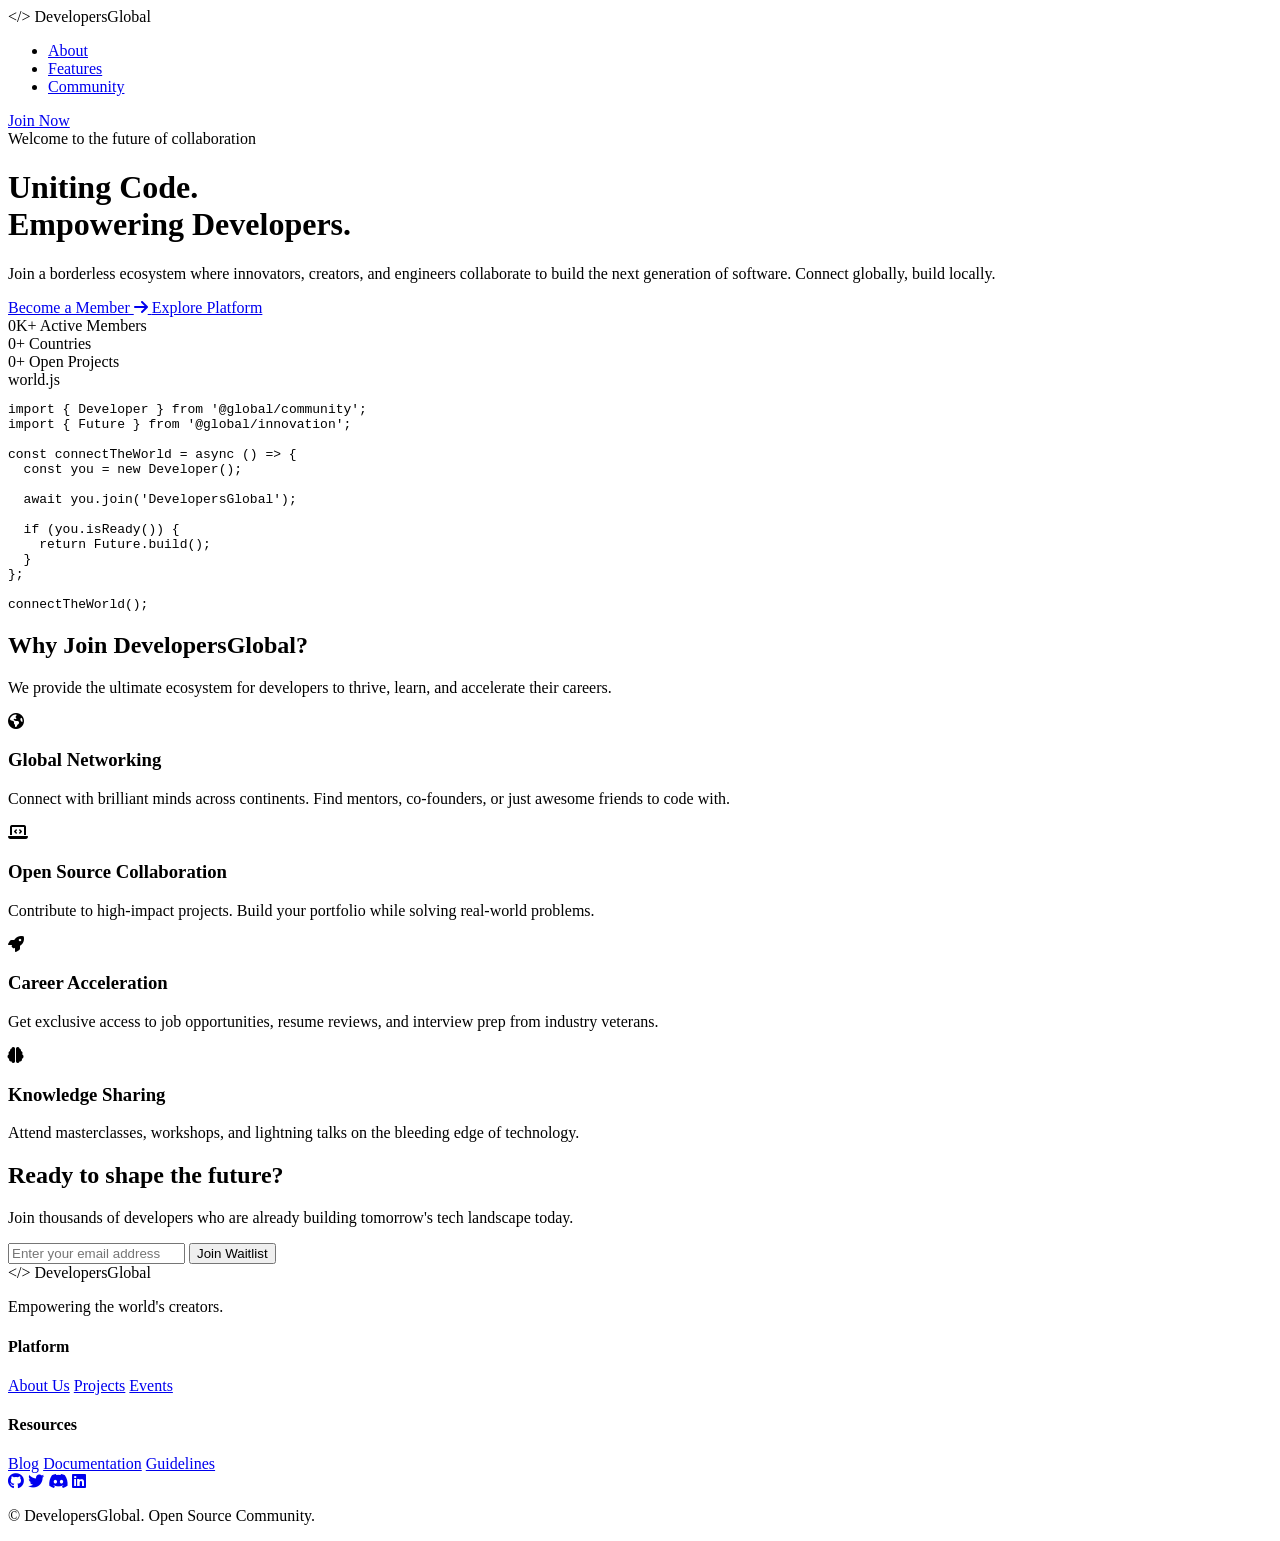
==== index.html @ 984010e7 "Add files via upload" ====
<!DOCTYPE html>
<html lang="en">
<head>
    <meta charset="UTF-8">
    <meta name="viewport" content="width=device-width, initial-scale=1.0">
    <meta name="description" content="Developers Global - Uniting developers worldwide. Join our global community to learn, collaborate, and build the future together.">
    <title>Developers Global</title>
    <link rel="preconnect" href="https://fonts.googleapis.com">
    <link rel="preconnect" href="https://fonts.gstatic.com" crossorigin>
    <link href="https://fonts.googleapis.com/css2?family=Inter:wght@300;400;600;800&family=Outfit:wght@400;700;900&display=swap" rel="stylesheet">
    <link rel="stylesheet" href="style.css">
    <!-- Font Awesome for icons -->
    <link rel="stylesheet" href="https://cdnjs.cloudflare.com/ajax/libs/font-awesome/6.4.0/css/all.min.css">
</head>
<body>
    <!-- Background Elements -->
    <div class="bg-mesh"></div>
    <div class="glow-orb orb-1"></div>
    <div class="glow-orb orb-2"></div>
    <div class="glow-orb orb-3"></div>

    <!-- Navigation -->
    <nav class="navbar">
        <div class="logo">
            <span class="logo-icon">&lt;/&gt;</span>
            <span class="logo-text">Developers<span class="highlight">Global</span></span>
        </div>
        <ul class="nav-links">
            <li><a href="#about">About</a></li>
            <li><a href="#features">Features</a></li>
            <li><a href="#community">Community</a></li>
        </ul>
        <a href="#join" class="btn btn-primary nav-btn">Join Now</a>
    </nav>

    <!-- Hero Section -->
    <header class="hero">
        <div class="container hero-content">
            <div class="badge">
                <span class="pulse-dot"></span> Welcome to the future of collaboration
            </div>
            <h1 class="hero-title">
                Uniting Code.<br>
                Empowering <span class="gradient-text">Developers.</span>
            </h1>
            <p class="hero-subtitle">
                Join a borderless ecosystem where innovators, creators, and engineers collaborate to build the next generation of software. Connect globally, build locally.
            </p>
            <div class="hero-actions">
                <a href="#join" class="btn btn-primary btn-lg">
                    Become a Member <i class="fas fa-arrow-right"></i>
                </a>
                <a href="#about" class="btn btn-secondary btn-lg">
                    Explore Platform
                </a>
            </div>
            
            <div class="hero-stats">
                <div class="stat-item">
                    <span class="stat-number" data-target="10">0</span><span class="stat-suffix">K+</span>
                    <span class="stat-label">Active Members</span>
                </div>
                <div class="stat-item">
                    <span class="stat-number" data-target="150">0</span><span class="stat-suffix">+</span>
                    <span class="stat-label">Countries</span>
                </div>
                <div class="stat-item">
                    <span class="stat-number" data-target="500">0</span><span class="stat-suffix">+</span>
                    <span class="stat-label">Open Projects</span>
                </div>
            </div>
        </div>
        
        <!-- Code Window Decoration -->
        <div class="hero-visual">
            <div class="code-window">
                <div class="window-header">
                    <div class="dots">
                        <span></span><span></span><span></span>
                    </div>
                    <div class="window-title">world.js</div>
                </div>
                <div class="window-body">
                    <pre><code><span class="keyword">import</span> { Developer } <span class="keyword">from</span> <span class="string">'@global/community'</span>;
<span class="keyword">import</span> { Future } <span class="keyword">from</span> <span class="string">'@global/innovation'</span>;

<span class="keyword">const</span> connectTheWorld = <span class="keyword">async</span> () => {
  <span class="keyword">const</span> you = <span class="keyword">new</span> Developer();
  
  <span class="keyword">await</span> you.join(<span class="string">'DevelopersGlobal'</span>);
  
  <span class="keyword">if</span> (you.isReady()) {
    <span class="keyword">return</span> Future.build();
  }
};

connectTheWorld();</code></pre>
                </div>
            </div>
        </div>
    </header>

    <!-- Features Section -->
    <section id="features" class="features">
        <div class="container">
            <div class="section-header">
                <h2>Why Join <span class="highlight">DevelopersGlobal</span>?</h2>
                <p>We provide the ultimate ecosystem for developers to thrive, learn, and accelerate their careers.</p>
            </div>
            
            <div class="feature-grid">
                <div class="feature-card glass-card">
                    <div class="feature-icon"><i class="fas fa-globe-americas"></i></div>
                    <h3>Global Networking</h3>
                    <p>Connect with brilliant minds across continents. Find mentors, co-founders, or just awesome friends to code with.</p>
                </div>
                <div class="feature-card glass-card">
                    <div class="feature-icon"><i class="fas fa-laptop-code"></i></div>
                    <h3>Open Source Collaboration</h3>
                    <p>Contribute to high-impact projects. Build your portfolio while solving real-world problems.</p>
                </div>
                <div class="feature-card glass-card">
                    <div class="feature-icon"><i class="fas fa-rocket"></i></div>
                    <h3>Career Acceleration</h3>
                    <p>Get exclusive access to job opportunities, resume reviews, and interview prep from industry veterans.</p>
                </div>
                <div class="feature-card glass-card">
                    <div class="feature-icon"><i class="fas fa-brain"></i></div>
                    <h3>Knowledge Sharing</h3>
                    <p>Attend masterclasses, workshops, and lightning talks on the bleeding edge of technology.</p>
                </div>
            </div>
        </div>
    </section>

    <!-- CTA Section -->
    <section id="join" class="cta-section">
        <div class="container">
            <div class="cta-box glass-card">
                <h2>Ready to shape the future?</h2>
                <p>Join thousands of developers who are already building tomorrow's tech landscape today.</p>
                <form class="join-form" onsubmit="event.preventDefault(); alert('Welcome to DevelopersGlobal! (This is a demo)');">
                    <input type="email" placeholder="Enter your email address" required>
                    <button type="submit" class="btn btn-primary">Join Waitlist</button>
                </form>
            </div>
        </div>
    </section>

    <!-- Footer -->
    <footer>
        <div class="container footer-content">
            <div class="footer-brand">
                <div class="logo">
                    <span class="logo-icon">&lt;/&gt;</span>
                    <span class="logo-text">Developers<span class="highlight">Global</span></span>
                </div>
                <p>Empowering the world's creators.</p>
            </div>
            <div class="footer-links">
                <div class="link-group">
                    <h4>Platform</h4>
                    <a href="#">About Us</a>
                    <a href="#">Projects</a>
                    <a href="#">Events</a>
                </div>
                <div class="link-group">
                    <h4>Resources</h4>
                    <a href="#">Blog</a>
                    <a href="#">Documentation</a>
                    <a href="#">Guidelines</a>
                </div>
            </div>
            <div class="social-links">
                <a href="#"><i class="fab fa-github"></i></a>
                <a href="#"><i class="fab fa-twitter"></i></a>
                <a href="#"><i class="fab fa-discord"></i></a>
                <a href="#"><i class="fab fa-linkedin"></i></a>
            </div>
        </div>
        <div class="footer-bottom">
            <p>&copy; <span id="year"></span> DevelopersGlobal. Open Source Community.</p>
        </div>
    </footer>

    <script src="script.js"></script>
</body>
</html>
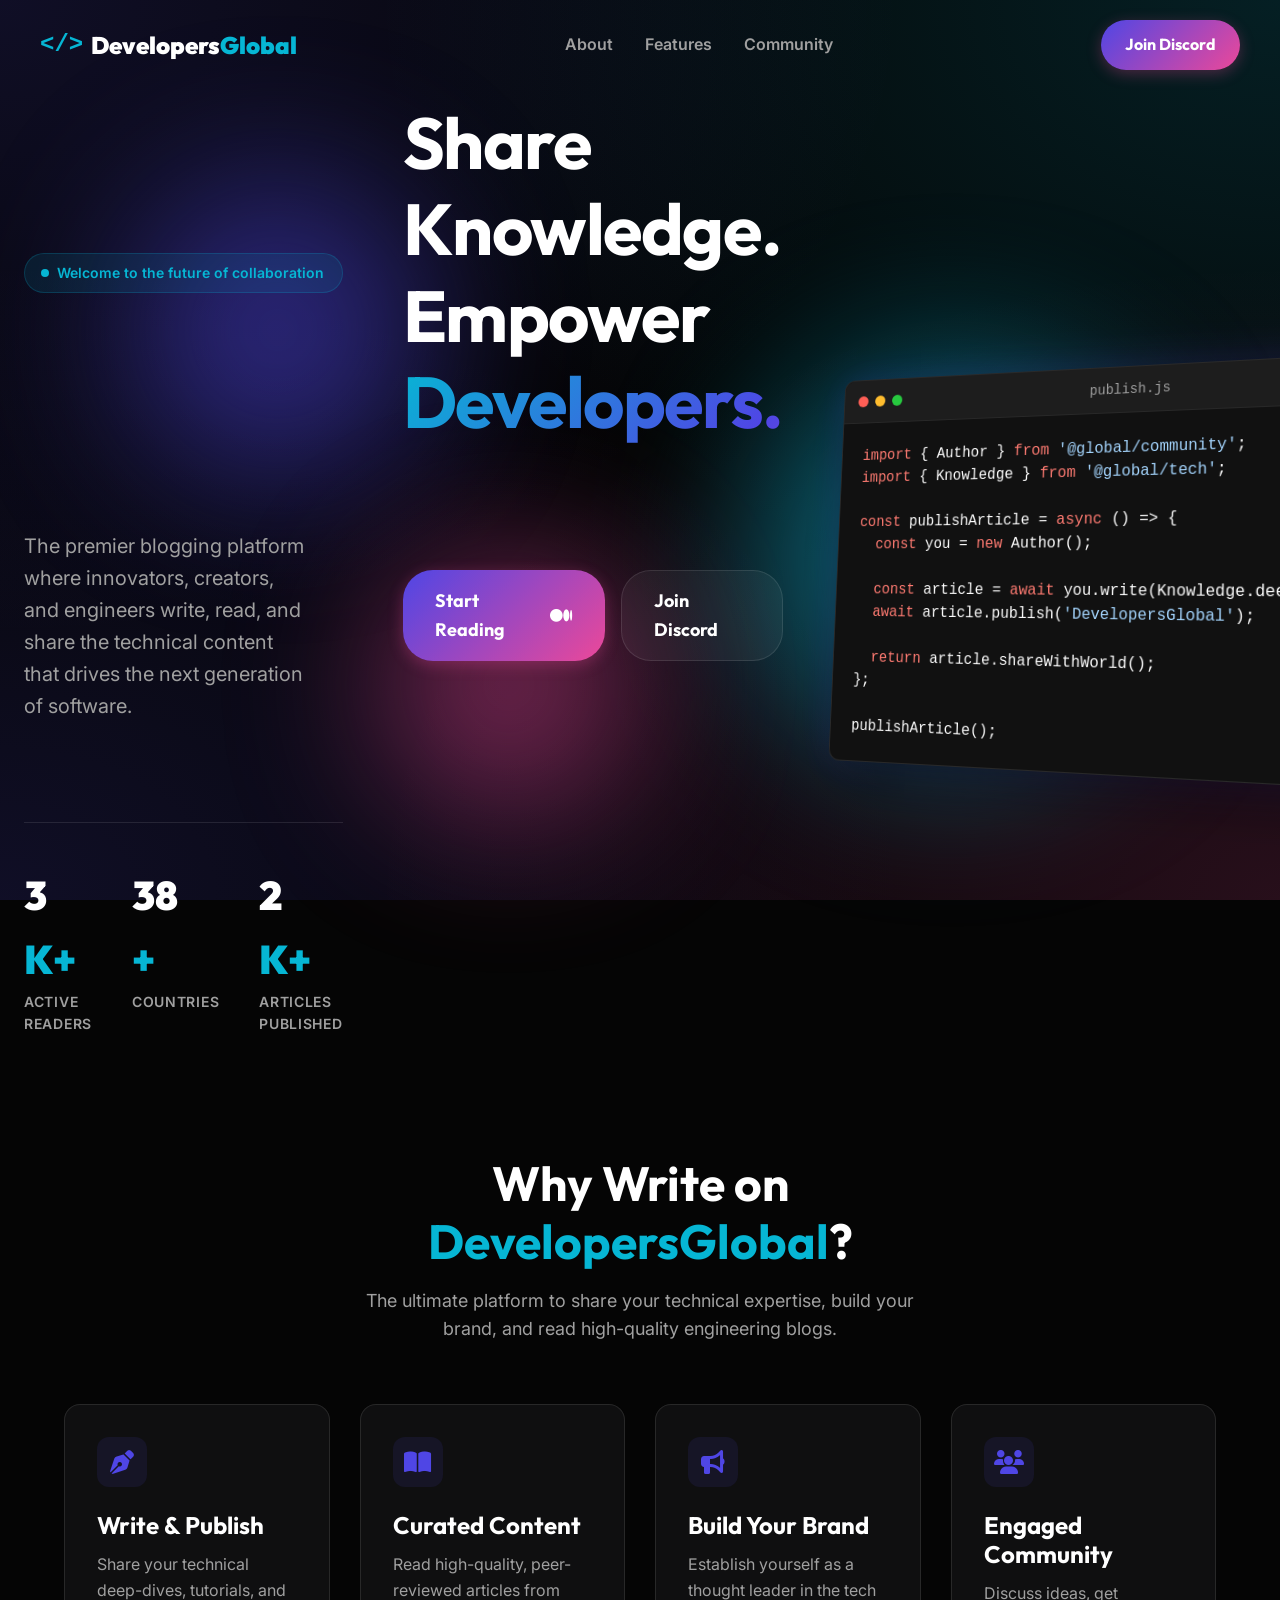
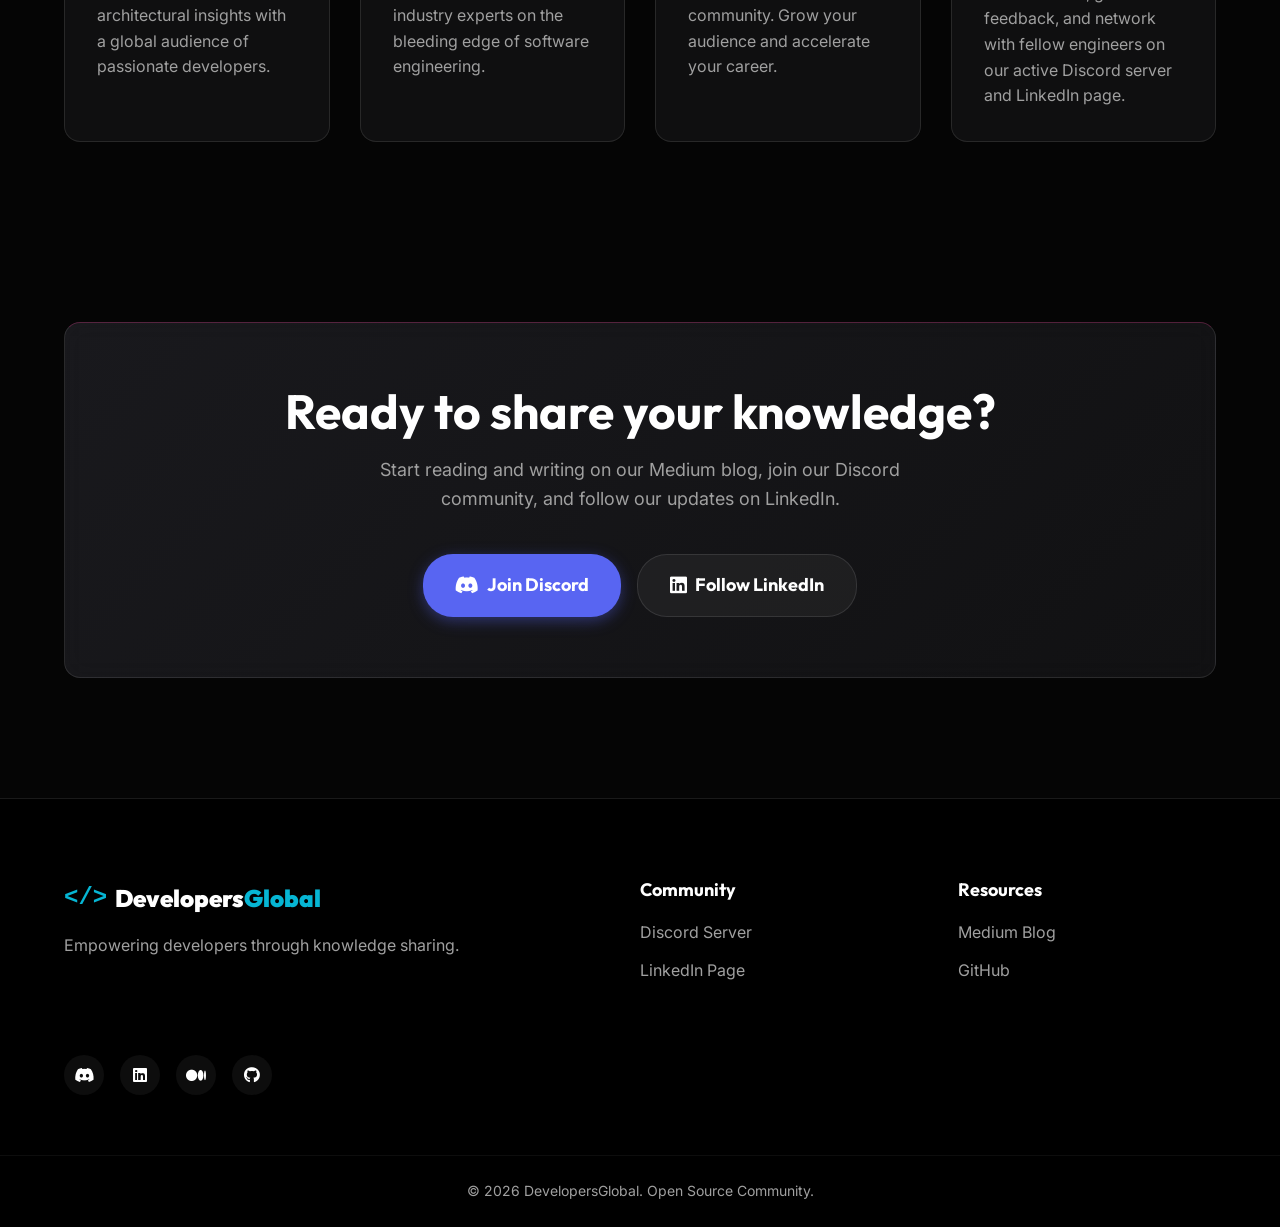
==== commit 0312c27e: "feat: developers global landing page" ====
--- a/index.html
+++ b/index.html
@@ -3,7 +3,7 @@
 <head>
     <meta charset="UTF-8">
     <meta name="viewport" content="width=device-width, initial-scale=1.0">
-    <meta name="description" content="Developers Global - Uniting developers worldwide. Join our global community to learn, collaborate, and build the future together.">
+    <meta name="description" content="Developers Global - The premier blogging platform for developers worldwide. Share knowledge, write articles, and build the future together.">
     <title>Developers Global</title>
     <link rel="preconnect" href="https://fonts.googleapis.com">
     <link rel="preconnect" href="https://fonts.gstatic.com" crossorigin>
@@ -30,7 +30,7 @@
             <li><a href="#features">Features</a></li>
             <li><a href="#community">Community</a></li>
         </ul>
-        <a href="#join" class="btn btn-primary nav-btn">Join Now</a>
+        <a href="https://discord.gg/Yn9g6KuWyA" target="_blank" rel="noopener noreferrer" class="btn btn-primary nav-btn">Join Discord</a>
     </nav>
 
     <!-- Hero Section -->
@@ -40,33 +40,33 @@
                 <span class="pulse-dot"></span> Welcome to the future of collaboration
             </div>
             <h1 class="hero-title">
-                Uniting Code.<br>
-                Empowering <span class="gradient-text">Developers.</span>
+                Share Knowledge.<br>
+                Empower <span class="gradient-text">Developers.</span>
             </h1>
             <p class="hero-subtitle">
-                Join a borderless ecosystem where innovators, creators, and engineers collaborate to build the next generation of software. Connect globally, build locally.
+                The premier blogging platform where innovators, creators, and engineers write, read, and share the technical content that drives the next generation of software.
             </p>
             <div class="hero-actions">
-                <a href="#join" class="btn btn-primary btn-lg">
-                    Become a Member <i class="fas fa-arrow-right"></i>
+                <a href="https://medium.com/developersglobal" target="_blank" rel="noopener noreferrer" class="btn btn-primary btn-lg">
+                    Start Reading <i class="fab fa-medium"></i>
                 </a>
-                <a href="#about" class="btn btn-secondary btn-lg">
-                    Explore Platform
+                <a href="https://discord.gg/Yn9g6KuWyA" target="_blank" rel="noopener noreferrer" class="btn btn-secondary btn-lg">
+                    Join Discord
                 </a>
             </div>
             
             <div class="hero-stats">
                 <div class="stat-item">
                     <span class="stat-number" data-target="10">0</span><span class="stat-suffix">K+</span>
-                    <span class="stat-label">Active Members</span>
+                    <span class="stat-label">Active Readers</span>
                 </div>
                 <div class="stat-item">
                     <span class="stat-number" data-target="150">0</span><span class="stat-suffix">+</span>
                     <span class="stat-label">Countries</span>
                 </div>
                 <div class="stat-item">
-                    <span class="stat-number" data-target="500">0</span><span class="stat-suffix">+</span>
-                    <span class="stat-label">Open Projects</span>
+                    <span class="stat-number" data-target="5">0</span><span class="stat-suffix">K+</span>
+                    <span class="stat-label">Articles Published</span>
                 </div>
             </div>
         </div>
@@ -78,23 +78,22 @@
                     <div class="dots">
                         <span></span><span></span><span></span>
                     </div>
-                    <div class="window-title">world.js</div>
+                    <div class="window-title">publish.js</div>
                 </div>
                 <div class="window-body">
-                    <pre><code><span class="keyword">import</span> { Developer } <span class="keyword">from</span> <span class="string">'@global/community'</span>;
-<span class="keyword">import</span> { Future } <span class="keyword">from</span> <span class="string">'@global/innovation'</span>;
+                    <pre><code><span class="keyword">import</span> { Author } <span class="keyword">from</span> <span class="string">'@global/community'</span>;
+<span class="keyword">import</span> { Knowledge } <span class="keyword">from</span> <span class="string">'@global/tech'</span>;
 
-<span class="keyword">const</span> connectTheWorld = <span class="keyword">async</span> () => {
-  <span class="keyword">const</span> you = <span class="keyword">new</span> Developer();
+<span class="keyword">const</span> publishArticle = <span class="keyword">async</span> () => {
+  <span class="keyword">const</span> you = <span class="keyword">new</span> Author();
   
-  <span class="keyword">await</span> you.join(<span class="string">'DevelopersGlobal'</span>);
+  <span class="keyword">const</span> article = <span class="keyword">await</span> you.write(Knowledge.deepDive());
+  <span class="keyword">await</span> article.publish(<span class="string">'DevelopersGlobal'</span>);
   
-  <span class="keyword">if</span> (you.isReady()) {
-    <span class="keyword">return</span> Future.build();
-  }
+  <span class="keyword">return</span> article.shareWithWorld();
 };
 
-connectTheWorld();</code></pre>
+publishArticle();</code></pre>
                 </div>
             </div>
         </div>
@@ -104,30 +103,30 @@
     <section id="features" class="features">
         <div class="container">
             <div class="section-header">
-                <h2>Why Join <span class="highlight">DevelopersGlobal</span>?</h2>
-                <p>We provide the ultimate ecosystem for developers to thrive, learn, and accelerate their careers.</p>
+                <h2>Why Write on <span class="highlight">DevelopersGlobal</span>?</h2>
+                <p>The ultimate platform to share your technical expertise, build your brand, and read high-quality engineering blogs.</p>
             </div>
             
             <div class="feature-grid">
                 <div class="feature-card glass-card">
-                    <div class="feature-icon"><i class="fas fa-globe-americas"></i></div>
-                    <h3>Global Networking</h3>
-                    <p>Connect with brilliant minds across continents. Find mentors, co-founders, or just awesome friends to code with.</p>
+                    <div class="feature-icon"><i class="fas fa-pen-nib"></i></div>
+                    <h3>Write & Publish</h3>
+                    <p>Share your technical deep-dives, tutorials, and architectural insights with a global audience of passionate developers.</p>
                 </div>
                 <div class="feature-card glass-card">
-                    <div class="feature-icon"><i class="fas fa-laptop-code"></i></div>
-                    <h3>Open Source Collaboration</h3>
-                    <p>Contribute to high-impact projects. Build your portfolio while solving real-world problems.</p>
+                    <div class="feature-icon"><i class="fas fa-book-open"></i></div>
+                    <h3>Curated Content</h3>
+                    <p>Read high-quality, peer-reviewed articles from industry experts on the bleeding edge of software engineering.</p>
                 </div>
                 <div class="feature-card glass-card">
-                    <div class="feature-icon"><i class="fas fa-rocket"></i></div>
-                    <h3>Career Acceleration</h3>
-                    <p>Get exclusive access to job opportunities, resume reviews, and interview prep from industry veterans.</p>
+                    <div class="feature-icon"><i class="fas fa-bullhorn"></i></div>
+                    <h3>Build Your Brand</h3>
+                    <p>Establish yourself as a thought leader in the tech community. Grow your audience and accelerate your career.</p>
                 </div>
                 <div class="feature-card glass-card">
-                    <div class="feature-icon"><i class="fas fa-brain"></i></div>
-                    <h3>Knowledge Sharing</h3>
-                    <p>Attend masterclasses, workshops, and lightning talks on the bleeding edge of technology.</p>
+                    <div class="feature-icon"><i class="fas fa-users"></i></div>
+                    <h3>Engaged Community</h3>
+                    <p>Discuss ideas, get feedback, and network with fellow engineers on our active Discord server and LinkedIn page.</p>
                 </div>
             </div>
         </div>
@@ -137,12 +136,16 @@
     <section id="join" class="cta-section">
         <div class="container">
             <div class="cta-box glass-card">
-                <h2>Ready to shape the future?</h2>
-                <p>Join thousands of developers who are already building tomorrow's tech landscape today.</p>
-                <form class="join-form" onsubmit="event.preventDefault(); alert('Welcome to DevelopersGlobal! (This is a demo)');">
-                    <input type="email" placeholder="Enter your email address" required>
-                    <button type="submit" class="btn btn-primary">Join Waitlist</button>
-                </form>
+                <h2>Ready to share your knowledge?</h2>
+                <p>Start reading and writing on our Medium blog, join our Discord community, and follow our updates on LinkedIn.</p>
+                <div style="display: flex; gap: 16px; justify-content: center; flex-wrap: wrap; margin-top: 30px;">
+                    <a href="https://discord.gg/Yn9g6KuWyA" target="_blank" rel="noopener noreferrer" class="btn btn-primary btn-lg" style="background: #5865F2; box-shadow: 0 4px 15px rgba(88, 101, 242, 0.4);">
+                        <i class="fab fa-discord" style="font-size: 1.2rem;"></i> Join Discord
+                    </a>
+                    <a href="https://www.linkedin.com/company/developersglobal/" target="_blank" rel="noopener noreferrer" class="btn btn-secondary btn-lg">
+                        <i class="fab fa-linkedin" style="font-size: 1.2rem;"></i> Follow LinkedIn
+                    </a>
+                </div>
             </div>
         </div>
     </section>
@@ -155,27 +158,25 @@
                     <span class="logo-icon">&lt;/&gt;</span>
                     <span class="logo-text">Developers<span class="highlight">Global</span></span>
                 </div>
-                <p>Empowering the world's creators.</p>
+                <p>Empowering developers through knowledge sharing.</p>
             </div>
             <div class="footer-links">
                 <div class="link-group">
-                    <h4>Platform</h4>
-                    <a href="#">About Us</a>
-                    <a href="#">Projects</a>
-                    <a href="#">Events</a>
+                    <h4>Community</h4>
+                    <a href="https://discord.gg/Yn9g6KuWyA" target="_blank" rel="noopener noreferrer">Discord Server</a>
+                    <a href="https://www.linkedin.com/company/developersglobal/" target="_blank" rel="noopener noreferrer">LinkedIn Page</a>
                 </div>
                 <div class="link-group">
                     <h4>Resources</h4>
-                    <a href="#">Blog</a>
-                    <a href="#">Documentation</a>
-                    <a href="#">Guidelines</a>
+                    <a href="https://medium.com/developersglobal" target="_blank" rel="noopener noreferrer">Medium Blog</a>
+                    <a href="https://github.com/DevelopersGlobal" target="_blank" rel="noopener noreferrer">GitHub</a>
                 </div>
             </div>
             <div class="social-links">
-                <a href="#"><i class="fab fa-github"></i></a>
-                <a href="#"><i class="fab fa-twitter"></i></a>
-                <a href="#"><i class="fab fa-discord"></i></a>
-                <a href="#"><i class="fab fa-linkedin"></i></a>
+                <a href="https://discord.gg/Yn9g6KuWyA" target="_blank" rel="noopener noreferrer"><i class="fab fa-discord"></i></a>
+                <a href="https://www.linkedin.com/company/developersglobal/" target="_blank" rel="noopener noreferrer"><i class="fab fa-linkedin"></i></a>
+                <a href="https://medium.com/developersglobal" target="_blank" rel="noopener noreferrer"><i class="fab fa-medium"></i></a>
+                <a href="https://github.com/DevelopersGlobal" target="_blank" rel="noopener noreferrer"><i class="fab fa-github"></i></a>
             </div>
         </div>
         <div class="footer-bottom">
--- a/style.css
+++ b/style.css
@@ -0,0 +1,642 @@
+:root {
+    --bg-color: #050505;
+    --surface-color: rgba(20, 20, 22, 0.7);
+    --surface-color-hover: rgba(30, 30, 35, 0.8);
+    --border-color: rgba(255, 255, 255, 0.1);
+    --text-primary: #ffffff;
+    --text-secondary: #a0a0a0;
+    
+    --accent-1: #4F46E5; /* Indigo */
+    --accent-2: #EC4899; /* Pink */
+    --accent-3: #06B6D4; /* Cyan */
+    
+    --font-heading: 'Outfit', sans-serif;
+    --font-body: 'Inter', sans-serif;
+    --font-mono: 'Courier New', Courier, monospace;
+    
+    --transition: all 0.3s cubic-bezier(0.25, 0.8, 0.25, 1);
+}
+
+* {
+    margin: 0;
+    padding: 0;
+    box-sizing: border-box;
+}
+
+html {
+    scroll-behavior: smooth;
+}
+
+body {
+    font-family: var(--font-body);
+    background-color: var(--bg-color);
+    color: var(--text-primary);
+    line-height: 1.6;
+    overflow-x: hidden;
+}
+
+/* Typography */
+h1, h2, h3, h4 {
+    font-family: var(--font-heading);
+    line-height: 1.2;
+}
+
+.highlight {
+    color: var(--accent-3);
+}
+
+.gradient-text {
+    background: linear-gradient(135deg, var(--accent-3), var(--accent-1), var(--accent-2));
+    -webkit-background-clip: text;
+    -webkit-text-fill-color: transparent;
+    background-size: 200% auto;
+    animation: gradientFlow 5s ease infinite;
+}
+
+@keyframes gradientFlow {
+    0% { background-position: 0% 50%; }
+    50% { background-position: 100% 50%; }
+    100% { background-position: 0% 50%; }
+}
+
+/* Container & Utilities */
+.container {
+    max-width: 1200px;
+    margin: 0 auto;
+    padding: 0 24px;
+}
+
+.glass-card {
+    background: var(--surface-color);
+    backdrop-filter: blur(12px);
+    -webkit-backdrop-filter: blur(12px);
+    border: 1px solid var(--border-color);
+    border-radius: 16px;
+    padding: 32px;
+    transition: var(--transition);
+}
+
+.glass-card:hover {
+    background: var(--surface-color-hover);
+    transform: translateY(-5px);
+    border-color: rgba(255, 255, 255, 0.2);
+    box-shadow: 0 10px 30px -10px rgba(79, 70, 229, 0.3);
+}
+
+/* Buttons */
+.btn {
+    display: inline-flex;
+    align-items: center;
+    justify-content: center;
+    gap: 8px;
+    padding: 12px 24px;
+    border-radius: 30px;
+    font-family: var(--font-heading);
+    font-weight: 700;
+    text-decoration: none;
+    cursor: pointer;
+    transition: var(--transition);
+    border: none;
+    font-size: 1rem;
+}
+
+.btn-lg {
+    padding: 16px 32px;
+    font-size: 1.125rem;
+}
+
+.btn-primary {
+    background: linear-gradient(135deg, var(--accent-1), var(--accent-2));
+    color: white;
+    box-shadow: 0 4px 15px rgba(236, 72, 153, 0.3);
+}
+
+.btn-primary:hover {
+    transform: translateY(-2px);
+    box-shadow: 0 8px 25px rgba(236, 72, 153, 0.5);
+}
+
+.btn-secondary {
+    background: rgba(255, 255, 255, 0.05);
+    color: var(--text-primary);
+    border: 1px solid var(--border-color);
+}
+
+.btn-secondary:hover {
+    background: rgba(255, 255, 255, 0.1);
+    transform: translateY(-2px);
+}
+
+/* Background Effects */
+.bg-mesh {
+    position: fixed;
+    top: 0;
+    left: 0;
+    width: 100vw;
+    height: 100vh;
+    background-image: 
+        radial-gradient(at 0% 0%, rgba(79, 70, 229, 0.15) 0px, transparent 50%),
+        radial-gradient(at 100% 0%, rgba(6, 182, 212, 0.15) 0px, transparent 50%),
+        radial-gradient(at 100% 100%, rgba(236, 72, 153, 0.15) 0px, transparent 50%),
+        radial-gradient(at 0% 100%, rgba(79, 70, 229, 0.15) 0px, transparent 50%);
+    z-index: -2;
+    pointer-events: none;
+}
+
+.glow-orb {
+    position: absolute;
+    border-radius: 50%;
+    filter: blur(80px);
+    z-index: -1;
+    opacity: 0.5;
+    animation: float 20s infinite ease-in-out alternate;
+}
+
+.orb-1 {
+    top: 20%;
+    left: 10%;
+    width: 300px;
+    height: 300px;
+    background: var(--accent-1);
+    animation-delay: 0s;
+}
+
+.orb-2 {
+    top: 40%;
+    right: 10%;
+    width: 400px;
+    height: 400px;
+    background: var(--accent-3);
+    animation-delay: -5s;
+}
+
+.orb-3 {
+    bottom: 10%;
+    left: 30%;
+    width: 250px;
+    height: 250px;
+    background: var(--accent-2);
+    animation-delay: -10s;
+}
+
+@keyframes float {
+    0% { transform: translate(0, 0) scale(1); }
+    100% { transform: translate(30px, 50px) scale(1.1); }
+}
+
+/* Navigation */
+.navbar {
+    position: fixed;
+    top: 0;
+    left: 0;
+    width: 100%;
+    display: flex;
+    justify-content: space-between;
+    align-items: center;
+    padding: 20px 40px;
+    z-index: 100;
+    transition: var(--transition);
+}
+
+.navbar.scrolled {
+    background: rgba(5, 5, 5, 0.8);
+    backdrop-filter: blur(10px);
+    -webkit-backdrop-filter: blur(10px);
+    border-bottom: 1px solid var(--border-color);
+    padding: 15px 40px;
+}
+
+.logo {
+    display: flex;
+    align-items: center;
+    gap: 8px;
+    font-family: var(--font-heading);
+    font-size: 1.5rem;
+    font-weight: 900;
+}
+
+.logo-icon {
+    color: var(--accent-3);
+    font-family: var(--font-mono);
+}
+
+.nav-links {
+    display: flex;
+    list-style: none;
+    gap: 32px;
+}
+
+.nav-links a {
+    color: var(--text-secondary);
+    text-decoration: none;
+    font-weight: 600;
+    transition: var(--transition);
+}
+
+.nav-links a:hover {
+    color: var(--text-primary);
+}
+
+/* Hero Section */
+.hero {
+    position: relative;
+    min-height: 100vh;
+    display: flex;
+    align-items: center;
+    padding-top: 100px;
+    overflow: hidden;
+}
+
+.hero .container {
+    display: grid;
+    grid-template-columns: 1fr 1fr;
+    gap: 60px;
+    align-items: center;
+}
+
+.badge {
+    display: inline-flex;
+    align-items: center;
+    gap: 8px;
+    padding: 8px 16px;
+    background: rgba(6, 182, 212, 0.1);
+    border: 1px solid rgba(6, 182, 212, 0.2);
+    border-radius: 20px;
+    font-size: 0.875rem;
+    font-weight: 600;
+    color: var(--accent-3);
+    margin-bottom: 24px;
+}
+
+.pulse-dot {
+    width: 8px;
+    height: 8px;
+    background: var(--accent-3);
+    border-radius: 50%;
+    box-shadow: 0 0 0 0 rgba(6, 182, 212, 0.7);
+    animation: pulse 2s infinite;
+}
+
+@keyframes pulse {
+    0% { box-shadow: 0 0 0 0 rgba(6, 182, 212, 0.7); }
+    70% { box-shadow: 0 0 0 10px rgba(6, 182, 212, 0); }
+    100% { box-shadow: 0 0 0 0 rgba(6, 182, 212, 0); }
+}
+
+.hero-title {
+    font-size: 4.5rem;
+    margin-bottom: 24px;
+    letter-spacing: -0.02em;
+}
+
+.hero-subtitle {
+    font-size: 1.25rem;
+    color: var(--text-secondary);
+    margin-bottom: 40px;
+    max-width: 90%;
+}
+
+.hero-actions {
+    display: flex;
+    gap: 16px;
+    margin-bottom: 60px;
+}
+
+.hero-stats {
+    display: flex;
+    gap: 40px;
+    padding-top: 40px;
+    border-top: 1px solid var(--border-color);
+}
+
+.stat-item {
+    display: flex;
+    flex-direction: column;
+}
+
+.stat-number {
+    font-family: var(--font-heading);
+    font-size: 2.5rem;
+    font-weight: 900;
+    color: var(--text-primary);
+}
+.stat-suffix {
+    font-family: var(--font-heading);
+    font-size: 2.5rem;
+    font-weight: 900;
+    color: var(--accent-3);
+}
+
+.stat-label {
+    color: var(--text-secondary);
+    font-size: 0.875rem;
+    text-transform: uppercase;
+    letter-spacing: 0.05em;
+    font-weight: 600;
+}
+
+/* Code Window Decoration */
+.hero-visual {
+    position: relative;
+    perspective: 1000px;
+}
+
+.code-window {
+    background: #111111;
+    border-radius: 12px;
+    border: 1px solid rgba(255, 255, 255, 0.1);
+    box-shadow: 0 25px 50px -12px rgba(0, 0, 0, 0.5), 0 0 40px rgba(79, 70, 229, 0.2);
+    transform: rotateY(-15deg) rotateX(5deg);
+    transition: var(--transition);
+}
+
+.code-window:hover {
+    transform: rotateY(0deg) rotateX(0deg);
+}
+
+.window-header {
+    background: rgba(255, 255, 255, 0.05);
+    padding: 12px 16px;
+    border-bottom: 1px solid rgba(255, 255, 255, 0.05);
+    display: flex;
+    align-items: center;
+    border-radius: 12px 12px 0 0;
+}
+
+.dots {
+    display: flex;
+    gap: 8px;
+}
+
+.dots span {
+    width: 12px;
+    height: 12px;
+    border-radius: 50%;
+}
+
+.dots span:nth-child(1) { background: #FF5F56; }
+.dots span:nth-child(2) { background: #FFBD2E; }
+.dots span:nth-child(3) { background: #27C93F; }
+
+.window-title {
+    margin: 0 auto;
+    color: var(--text-secondary);
+    font-size: 0.875rem;
+    font-family: var(--font-mono);
+}
+
+.window-body {
+    padding: 24px;
+    font-family: var(--font-mono);
+    font-size: 1rem;
+    line-height: 1.5;
+    overflow-x: auto;
+}
+
+.window-body pre {
+    margin: 0;
+}
+
+.keyword { color: #FF7B72; }
+.string { color: #A5D6FF; }
+
+/* Features Section */
+.features {
+    padding: 120px 0;
+    position: relative;
+}
+
+.section-header {
+    text-align: center;
+    max-width: 600px;
+    margin: 0 auto 60px;
+}
+
+.section-header h2 {
+    font-size: 3rem;
+    margin-bottom: 16px;
+}
+
+.section-header p {
+    color: var(--text-secondary);
+    font-size: 1.125rem;
+}
+
+.feature-grid {
+    display: grid;
+    grid-template-columns: repeat(auto-fit, minmax(250px, 1fr));
+    gap: 30px;
+}
+
+.feature-icon {
+    width: 50px;
+    height: 50px;
+    background: rgba(79, 70, 229, 0.1);
+    color: var(--accent-1);
+    border-radius: 12px;
+    display: flex;
+    align-items: center;
+    justify-content: center;
+    font-size: 1.5rem;
+    margin-bottom: 24px;
+}
+
+.feature-card h3 {
+    font-size: 1.5rem;
+    margin-bottom: 12px;
+}
+
+.feature-card p {
+    color: var(--text-secondary);
+}
+
+/* CTA Section */
+.cta-section {
+    padding: 60px 0 120px;
+}
+
+.cta-box {
+    text-align: center;
+    padding: 60px 40px;
+    background: linear-gradient(135deg, rgba(30, 30, 35, 0.8), rgba(20, 20, 22, 0.8));
+    border-top: 1px solid rgba(236, 72, 153, 0.3);
+}
+
+.cta-box h2 {
+    font-size: 3rem;
+    margin-bottom: 16px;
+}
+
+.cta-box p {
+    color: var(--text-secondary);
+    font-size: 1.125rem;
+    margin-bottom: 40px;
+    max-width: 600px;
+    margin-left: auto;
+    margin-right: auto;
+}
+
+.join-form {
+    display: flex;
+    max-width: 500px;
+    margin: 0 auto;
+    gap: 16px;
+}
+
+.join-form input {
+    flex: 1;
+    padding: 16px 24px;
+    border-radius: 30px;
+    border: 1px solid var(--border-color);
+    background: rgba(0, 0, 0, 0.5);
+    color: var(--text-primary);
+    font-family: var(--font-body);
+    font-size: 1rem;
+    outline: none;
+    transition: var(--transition);
+}
+
+.join-form input:focus {
+    border-color: var(--accent-1);
+    box-shadow: 0 0 0 3px rgba(79, 70, 229, 0.2);
+}
+
+/* Footer */
+footer {
+    background: #000;
+    padding: 80px 0 24px;
+    border-top: 1px solid var(--border-color);
+}
+
+.footer-content {
+    display: grid;
+    grid-template-columns: 2fr 1fr 1fr;
+    gap: 60px;
+    margin-bottom: 60px;
+}
+
+.footer-brand p {
+    color: var(--text-secondary);
+    margin-top: 16px;
+}
+
+.footer-links {
+    display: contents; /* Flattens grid for simple layout */
+}
+
+.link-group h4 {
+    margin-bottom: 20px;
+    font-size: 1.125rem;
+}
+
+.link-group a {
+    display: block;
+    color: var(--text-secondary);
+    text-decoration: none;
+    margin-bottom: 12px;
+    transition: var(--transition);
+}
+
+.link-group a:hover {
+    color: var(--accent-3);
+    transform: translateX(5px);
+}
+
+.social-links {
+    display: flex;
+    gap: 16px;
+    align-items: flex-start;
+}
+
+.social-links a {
+    width: 40px;
+    height: 40px;
+    border-radius: 50%;
+    background: rgba(255, 255, 255, 0.05);
+    display: flex;
+    align-items: center;
+    justify-content: center;
+    color: var(--text-primary);
+    text-decoration: none;
+    transition: var(--transition);
+}
+
+.social-links a:hover {
+    background: var(--accent-1);
+    transform: translateY(-3px);
+}
+
+.footer-bottom {
+    text-align: center;
+    color: var(--text-secondary);
+    font-size: 0.875rem;
+    padding-top: 24px;
+    border-top: 1px solid rgba(255, 255, 255, 0.05);
+}
+
+/* Responsive */
+@media (max-width: 992px) {
+    .hero .container {
+        grid-template-columns: 1fr;
+        text-align: center;
+    }
+    
+    .hero-title {
+        font-size: 3.5rem;
+    }
+    
+    .hero-subtitle {
+        margin: 0 auto 40px;
+    }
+    
+    .hero-actions {
+        justify-content: center;
+    }
+    
+    .hero-stats {
+        justify-content: center;
+    }
+    
+    .badge {
+        margin: 0 auto 24px;
+    }
+    
+    .code-window {
+        transform: none;
+        max-width: 600px;
+        margin: 40px auto 0;
+    }
+    
+    .footer-content {
+        grid-template-columns: 1fr;
+        gap: 40px;
+    }
+}
+
+@media (max-width: 768px) {
+    .navbar {
+        padding: 20px;
+    }
+    
+    .nav-links, .nav-btn {
+        display: none;
+    }
+    
+    .hero-title {
+        font-size: 2.5rem;
+    }
+    
+    .hero-stats {
+        flex-direction: column;
+        gap: 20px;
+        align-items: center;
+    }
+    
+    .join-form {
+        flex-direction: column;
+    }
+    
+    .cta-box h2 {
+        font-size: 2rem;
+    }
+}
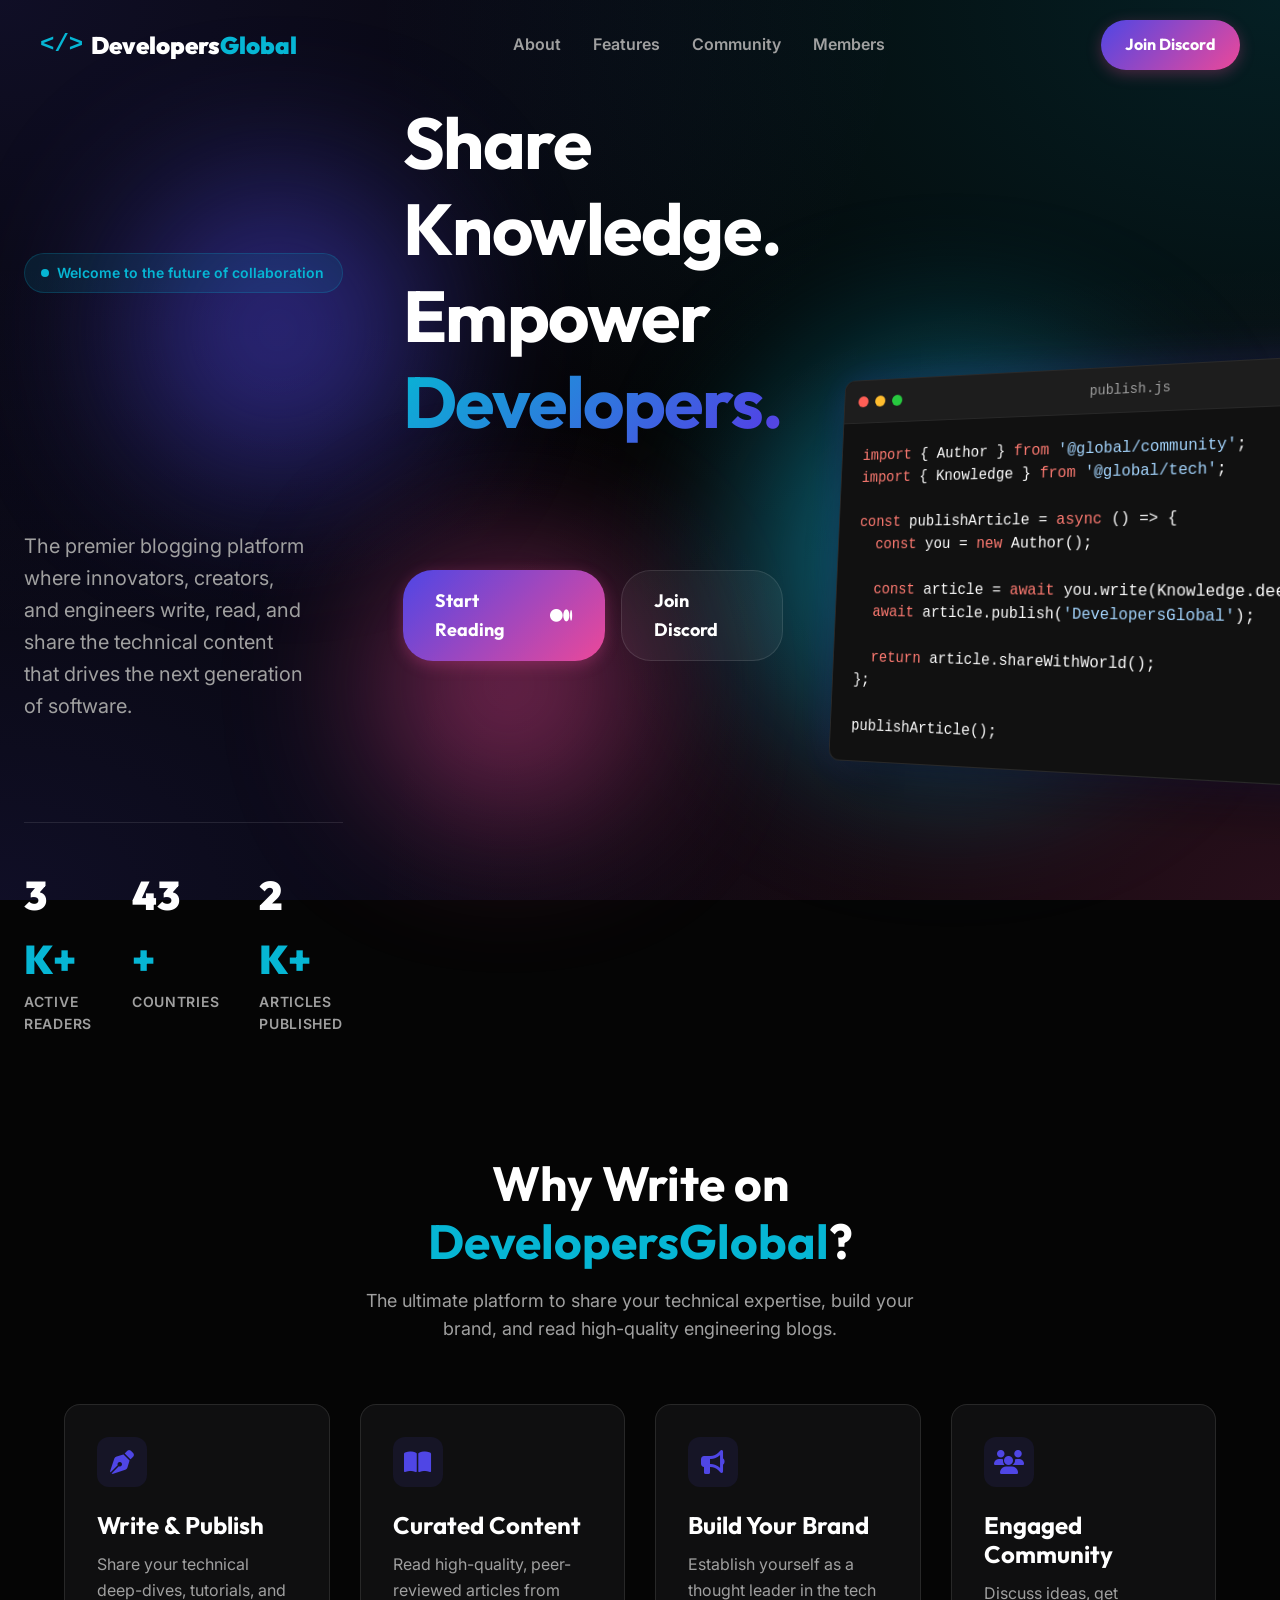
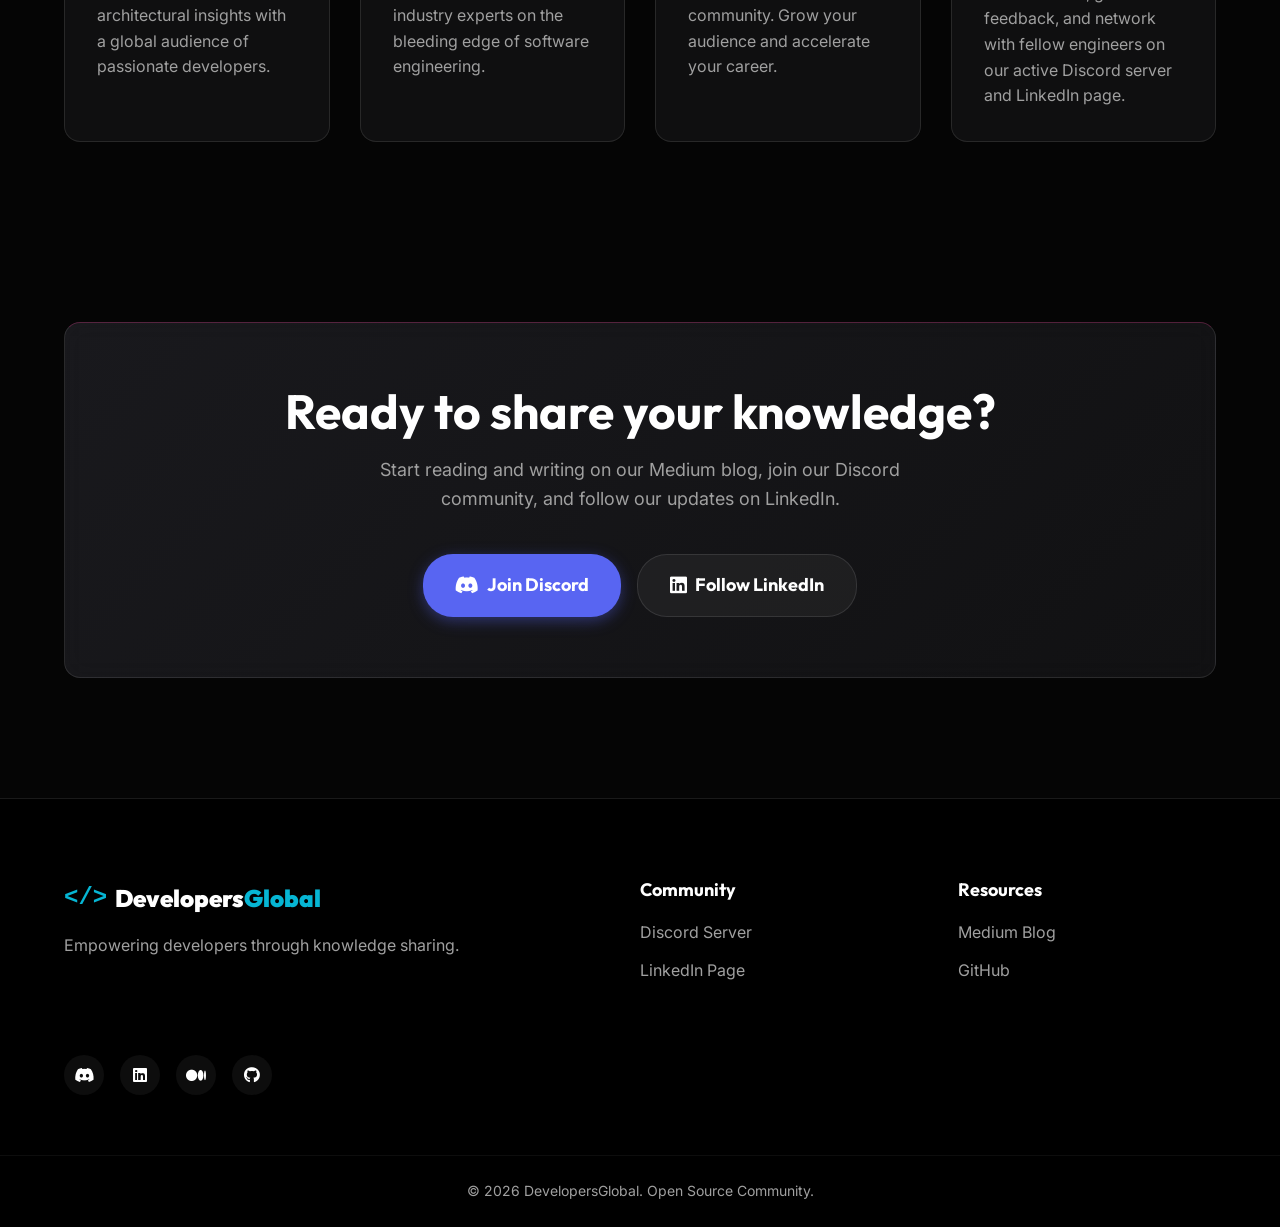
==== commit 80b24a56: "Add Members link to navigation menu" ====
--- a/index.html
+++ b/index.html
@@ -29,6 +29,7 @@
             <li><a href="#about">About</a></li>
             <li><a href="#features">Features</a></li>
             <li><a href="#community">Community</a></li>
+            <li><a href="members.html">Members</a></li>
         </ul>
         <a href="https://discord.gg/Yn9g6KuWyA" target="_blank" rel="noopener noreferrer" class="btn btn-primary nav-btn">Join Discord</a>
     </nav>
